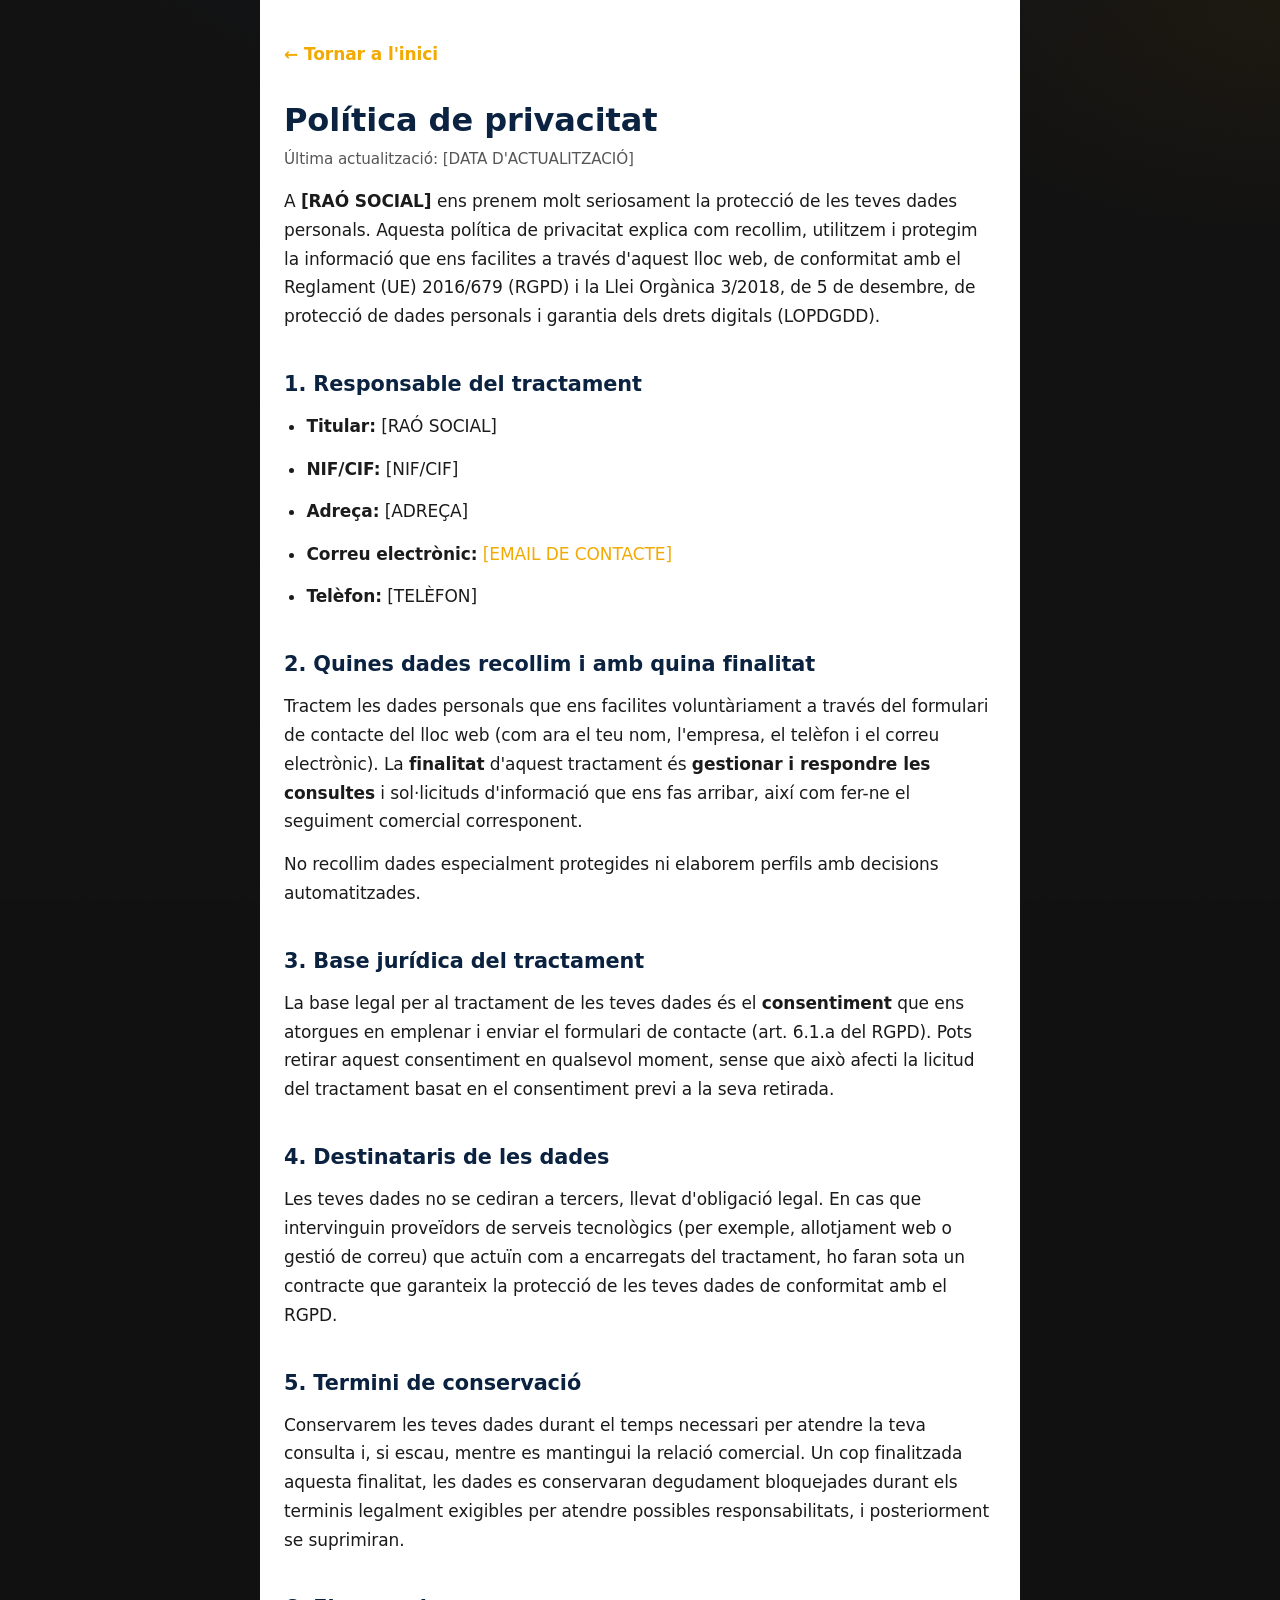
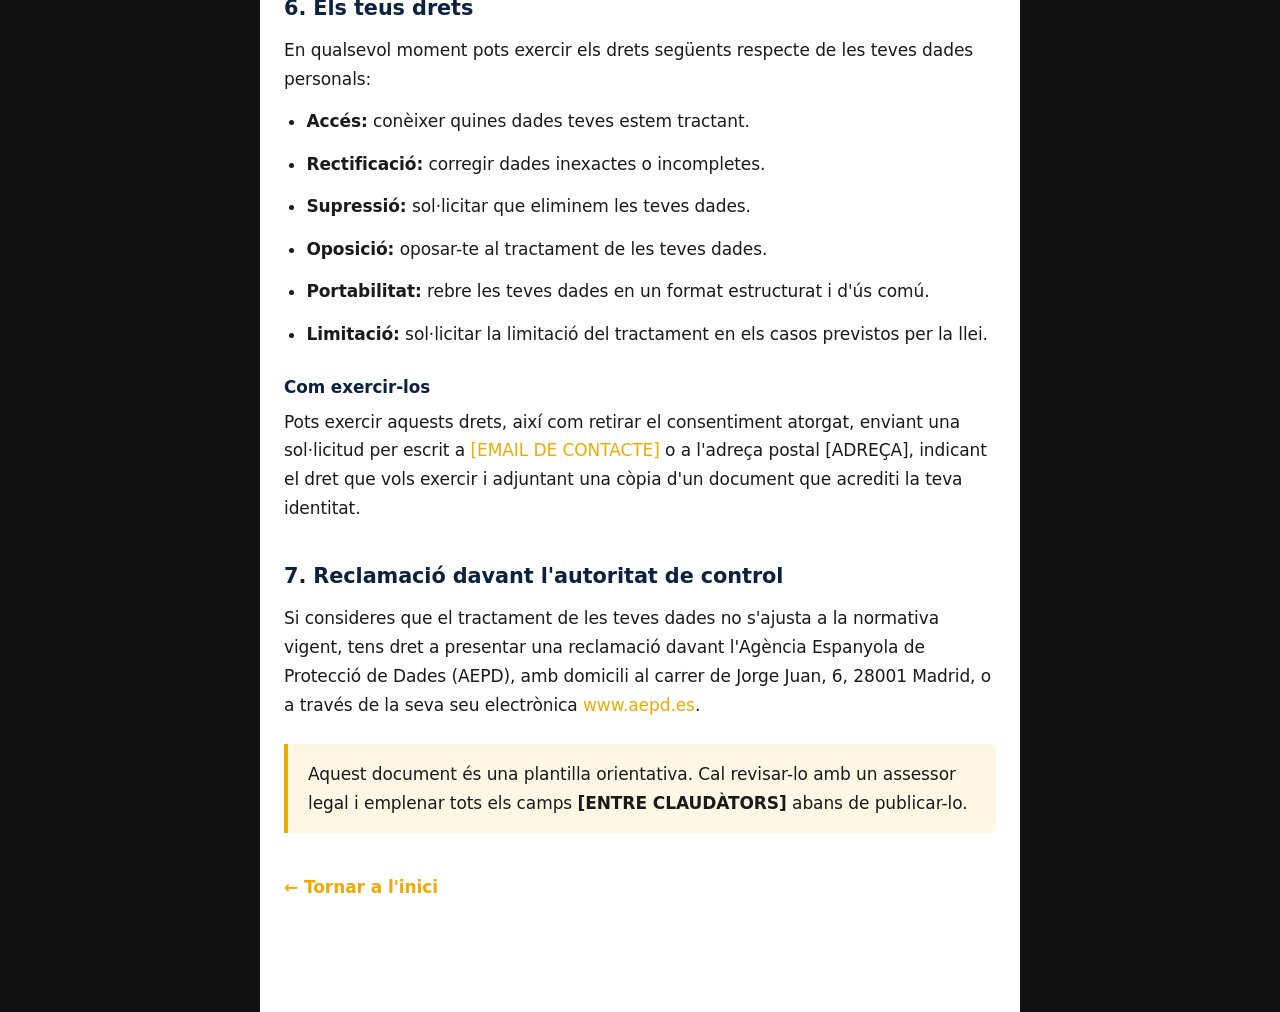
==== privacy.html @ 78ca1690 "feat: optimización de rendimiento, SEO, seguridad, accesibilidad y RGPD Rendimiento: - Sustituye el " ====
<!DOCTYPE html>
<html lang="ca">
<head>
  <meta charset="UTF-8" />
  <meta name="viewport" content="width=device-width, initial-scale=1.0" />
  <meta http-equiv="Content-Security-Policy" content="default-src 'self'; base-uri 'self'; form-action 'self'; img-src 'self' data: https://images.unsplash.com; style-src 'self' 'unsafe-inline' https://fonts.googleapis.com; font-src 'self' https://fonts.gstatic.com; script-src 'self'; object-src 'none'" />
  <title>Política de privacitat | Vending Baix Ter</title>
  <meta name="robots" content="noindex, follow" />
  <link rel="icon" type="image/svg+xml" href="assets/favicon.svg" />
  <link rel="stylesheet" href="assets/css/styles.css" />
  <style>
    .legal-page {
      box-sizing: border-box;
      max-width: 760px;
      margin: 0 auto;
      padding: 2.5rem 1.5rem 4rem;
      background: #ffffff;
      color: #1a1a1a;
      font-family: "Inter", system-ui, -apple-system, Segoe UI, Roboto, Arial, sans-serif;
      font-size: 1.0625rem;
      line-height: 1.7;
    }
    .legal-page * { box-sizing: border-box; }
    .legal-back {
      display: inline-block;
      margin-bottom: 2rem;
      font-weight: 600;
      color: #0a2240;
      text-decoration: none;
    }
    .legal-back:hover,
    .legal-back:focus { text-decoration: underline; }
    .legal-page h1 {
      font-family: "Montserrat", "Inter", system-ui, sans-serif;
      color: #0a2240;
      font-size: 2rem;
      line-height: 1.2;
      margin: 0 0 0.5rem;
    }
    .legal-page h2 {
      font-family: "Montserrat", "Inter", system-ui, sans-serif;
      color: #0a2240;
      font-size: 1.3rem;
      margin: 2.25rem 0 0.6rem;
    }
    .legal-page h3 {
      font-family: "Montserrat", "Inter", system-ui, sans-serif;
      color: #0a2240;
      font-size: 1.05rem;
      margin: 1.5rem 0 0.4rem;
    }
    .legal-page p,
    .legal-page li { margin: 0 0 0.85rem; }
    .legal-page ul,
    .legal-page ol { padding-left: 1.4rem; margin: 0 0 1rem; }
    .legal-page a { color: #f2a900; }
    .legal-page a:hover,
    .legal-page a:focus { color: #c98c00; }
    .legal-meta {
      color: #555;
      font-size: 0.95rem;
      margin-bottom: 2rem;
    }
    .legal-page table {
      width: 100%;
      border-collapse: collapse;
      margin: 0 0 1.5rem;
      font-size: 0.98rem;
    }
    .legal-page th,
    .legal-page td {
      border: 1px solid #d9dde3;
      padding: 0.6rem 0.75rem;
      text-align: left;
      vertical-align: top;
    }
    .legal-page th { background: #f3f5f8; color: #0a2240; }
    .legal-note {
      background: #fff7e6;
      border-left: 4px solid #f2a900;
      padding: 1rem 1.25rem;
      margin: 1.5rem 0;
      border-radius: 0 6px 6px 0;
    }
  </style>
</head>
<body>
<!-- ⚠️ PLANTILLA: revisar amb un assessor legal i emplenar els camps [ENTRE CLAUDÀTORS] abans de publicar -->
<main class="legal-page">
  <a class="legal-back" href="index.html">← Tornar a l'inici</a>

  <h1>Política de privacitat</h1>
  <p class="legal-meta">Última actualització: [DATA D'ACTUALITZACIÓ]</p>

  <p>
    A <strong>[RAÓ SOCIAL]</strong> ens prenem molt seriosament la protecció de les
    teves dades personals. Aquesta política de privacitat explica com recollim,
    utilitzem i protegim la informació que ens facilites a través d'aquest lloc web,
    de conformitat amb el Reglament (UE) 2016/679 (RGPD) i la Llei Orgànica 3/2018,
    de 5 de desembre, de protecció de dades personals i garantia dels drets digitals
    (LOPDGDD).
  </p>

  <h2>1. Responsable del tractament</h2>
  <ul>
    <li><strong>Titular:</strong> [RAÓ SOCIAL]</li>
    <li><strong>NIF/CIF:</strong> [NIF/CIF]</li>
    <li><strong>Adreça:</strong> [ADREÇA]</li>
    <li><strong>Correu electrònic:</strong> <a href="mailto:[EMAIL DE CONTACTE]">[EMAIL DE CONTACTE]</a></li>
    <li><strong>Telèfon:</strong> [TELÈFON]</li>
  </ul>

  <h2>2. Quines dades recollim i amb quina finalitat</h2>
  <p>
    Tractem les dades personals que ens facilites voluntàriament a través del
    formulari de contacte del lloc web (com ara el teu nom, l'empresa, el telèfon
    i el correu electrònic). La <strong>finalitat</strong> d'aquest tractament és
    <strong>gestionar i respondre les consultes</strong> i sol·licituds d'informació
    que ens fas arribar, així com fer-ne el seguiment comercial corresponent.
  </p>
  <p>
    No recollim dades especialment protegides ni elaborem perfils amb decisions
    automatitzades.
  </p>

  <h2>3. Base jurídica del tractament</h2>
  <p>
    La base legal per al tractament de les teves dades és el
    <strong>consentiment</strong> que ens atorgues en emplenar i enviar el
    formulari de contacte (art. 6.1.a del RGPD). Pots retirar aquest consentiment
    en qualsevol moment, sense que això afecti la licitud del tractament basat en
    el consentiment previ a la seva retirada.
  </p>

  <h2>4. Destinataris de les dades</h2>
  <p>
    Les teves dades no se cediran a tercers, llevat d'obligació legal. En cas que
    intervinguin proveïdors de serveis tecnològics (per exemple, allotjament web o
    gestió de correu) que actuïn com a encarregats del tractament, ho faran sota un
    contracte que garanteix la protecció de les teves dades de conformitat amb el RGPD.
  </p>

  <h2>5. Termini de conservació</h2>
  <p>
    Conservarem les teves dades durant el temps necessari per atendre la teva
    consulta i, si escau, mentre es mantingui la relació comercial. Un cop
    finalitzada aquesta finalitat, les dades es conservaran degudament bloquejades
    durant els terminis legalment exigibles per atendre possibles responsabilitats,
    i posteriorment se suprimiran.
  </p>

  <h2>6. Els teus drets</h2>
  <p>
    En qualsevol moment pots exercir els drets següents respecte de les teves dades
    personals:
  </p>
  <ul>
    <li><strong>Accés:</strong> conèixer quines dades teves estem tractant.</li>
    <li><strong>Rectificació:</strong> corregir dades inexactes o incompletes.</li>
    <li><strong>Supressió:</strong> sol·licitar que eliminem les teves dades.</li>
    <li><strong>Oposició:</strong> oposar-te al tractament de les teves dades.</li>
    <li><strong>Portabilitat:</strong> rebre les teves dades en un format estructurat i d'ús comú.</li>
    <li><strong>Limitació:</strong> sol·licitar la limitació del tractament en els casos previstos per la llei.</li>
  </ul>

  <h3>Com exercir-los</h3>
  <p>
    Pots exercir aquests drets, així com retirar el consentiment atorgat, enviant
    una sol·licitud per escrit a <a href="mailto:[EMAIL DE CONTACTE]">[EMAIL DE CONTACTE]</a>
    o a l'adreça postal [ADREÇA], indicant el dret que vols exercir i adjuntant una
    còpia d'un document que acrediti la teva identitat.
  </p>

  <h2>7. Reclamació davant l'autoritat de control</h2>
  <p>
    Si consideres que el tractament de les teves dades no s'ajusta a la normativa
    vigent, tens dret a presentar una reclamació davant l'Agència Espanyola de
    Protecció de Dades (AEPD), amb domicili al carrer de Jorge Juan, 6, 28001 Madrid,
    o a través de la seva seu electrònica
    <a href="https://www.aepd.es" target="_blank" rel="noopener noreferrer">www.aepd.es</a>.
  </p>

  <div class="legal-note">
    <p style="margin:0;">
      Aquest document és una plantilla orientativa. Cal revisar-lo amb un assessor
      legal i emplenar tots els camps <strong>[ENTRE CLAUDÀTORS]</strong> abans de publicar-lo.
    </p>
  </div>

  <p style="margin-top:2.5rem;"><a class="legal-back" href="index.html">← Tornar a l'inici</a></p>
</main>
</body>
</html>
---- assets/css/styles.css ----
/* ═══════════════════════════════════════════════════════════
   BAIXTER · SERVEIS DE VENDING — Design System
   Industrial Premium · Dark Mode default
   Brand: Navy #0A2240 · Amber #F2A900 · Onyx #111/#1A1A1A
   Type:  Montserrat (display/UI) · Inter (data/labels)
   ═══════════════════════════════════════════════════════════ */

/* ── RESET & BASE ── */
*, *::before, *::after { box-sizing: border-box; margin: 0; padding: 0; }

/* El atribut [hidden] sempre amaga: les regles d'autor amb display (p. ex. .machine-home{display:flex}) tenen més especificitat que el UA i el desfarien */
[hidden] { display: none !important; }

:root {
  /* — Brand core — */
  --navy:        #0A2240;
  --navy-deep:   #071A33;
  --navy-soft:   #0E2A4D;
  --amber:       #F2A900;
  --amber-light: #FFC23D;
  --amber-dark:  #C98A00;
  --white:       #FFFFFF;

  /* — Dark premium theme (default) — */
  --bg:          #111111;
  --bg-deep:     #0C0C0C;
  --surface:     #1A1A1A;
  --surface-2:   #161616;
  --surface-3:   #202020;
  --border:      #2D2D2D;
  --border-strong:#3A3A3A;

  /* — Text — */
  --text:        #FFFFFF;
  --text-muted:  #A0AEC0;
  --text-dim:    #6B7280;
  --display-text: #cfe0f5;

  /* — Compatibility aliases (kept so every legacy selector resolves) — */
  --accent:      var(--amber);
  --gold:        var(--amber);
  --gold-light:  var(--amber-light);
  --gold-dark:   var(--amber-dark);
  --dark:        var(--bg);
  --dark-1:      var(--surface);
  --dark-2:      var(--surface-2);
  --dark-3:      var(--surface-3);
  --card-bg:     var(--surface);
  --card-border: var(--border);
  --text-light:  #E2E8F0;

  /* — Radius · industrial, subtle — */
  --radius-xs:   2px;
  --radius-sm:   4px;
  --radius-md:   4px;
  --radius-lg:   6px;
  --radius-xl:   8px;

  /* — Shadows — */
  --shadow-sm:  0 1px 2px rgba(0,0,0,.4);
  --shadow-md:  0 12px 32px rgba(0,0,0,.45);
  --shadow-lg:  0 24px 60px rgba(0,0,0,.6);
  --shadow-amber: 0 6px 28px rgba(242,169,0,.28);

  --transition: .22s cubic-bezier(.4,0,.2,1);

  /* — Type — */
  --font-display: 'Montserrat', 'Inter', system-ui, sans-serif;
  --font-data:    'Inter', 'Montserrat', system-ui, sans-serif;
}

html { scroll-behavior: smooth; -webkit-text-size-adjust: 100%; }

body {
  font-family: var(--font-display);
  background:
    radial-gradient(1100px 560px at 50% -8%, rgba(10,34,64,.30), transparent 62%),
    radial-gradient(700px 400px at 100% 0%, rgba(242,169,0,.05), transparent 60%),
    var(--bg);
  color: var(--text);
  line-height: 1.6;
  letter-spacing: -0.005em;
  -webkit-font-smoothing: antialiased;
  text-rendering: optimizeLegibility;
  overflow-x: hidden;
}

/* Fine film-grain for "high-gloss acrylic" depth */
body::before {
  content: "";
  position: fixed;
  inset: 0;
  z-index: 1;
  pointer-events: none;
  opacity: .035;
  mix-blend-mode: overlay;
  background-image: url("data:image/svg+xml,%3Csvg xmlns='http://www.w3.org/2000/svg' width='160' height='160'%3E%3Cfilter id='n'%3E%3CfeTurbulence type='fractalNoise' baseFrequency='0.85' numOctaves='2' stitchTiles='stitch'/%3E%3C/filter%3E%3Crect width='100%25' height='100%25' filter='url(%23n)'/%3E%3C/svg%3E");
}

img { max-width: 100%; display: block; }
a { text-decoration: none; color: inherit; }

::selection { background: var(--amber); color: #111111; }

/* ── SCROLLBAR ── */
::-webkit-scrollbar { width: 9px; }
::-webkit-scrollbar-track { background: var(--bg-deep); }
::-webkit-scrollbar-thumb { background: var(--border); }
::-webkit-scrollbar-thumb:hover { background: var(--amber); }

/* ── CONTAINER ── */
.container {
  max-width: 1180px;
  margin: 0 auto;
  padding: 0 24px;
}

/* ── SHARED: section eyebrow tag ── */
.section-tag {
  display: inline-flex;
  align-items: center;
  gap: 12px;
  font-family: var(--font-data);
  font-size: .72rem;
  font-weight: 700;
  letter-spacing: .18em;
  text-transform: uppercase;
  color: var(--amber);
  margin-bottom: 18px;
}
.section-tag::before {
  content: "";
  width: 26px;
  height: 1px;
  background: var(--amber);
  flex-shrink: 0;
}
.section-tag--light { color: var(--amber-light); }

/* ── BUTTONS ── */
.btn {
  display: inline-flex;
  align-items: center;
  gap: 9px;
  font-family: var(--font-display);
  font-size: .9rem;
  font-weight: 700;
  letter-spacing: .01em;
  padding: 13px 26px;
  border-radius: var(--radius-sm);
  border: 1px solid transparent;
  cursor: pointer;
  transition: var(--transition);
  white-space: nowrap;
  text-transform: none;
}
.btn svg { transition: transform var(--transition); }

.btn-primary {
  background: var(--amber);
  color: #111111;
  box-shadow: var(--shadow-amber);
}
.btn-primary:hover {
  background: var(--amber-light);
  box-shadow: 0 8px 34px rgba(242,169,0,.45);
  transform: translateY(-2px);
}
.btn-primary:hover svg { transform: translateX(3px); }

.btn-full { width: 100%; justify-content: center; }

/* ── LOGO ── */
.logo {
  display: flex;
  align-items: center;
  gap: 11px;
  font-family: var(--font-display);
  font-size: 1.05rem;
  font-weight: 600;
  letter-spacing: -0.01em;
  color: var(--text);
}
.logo strong { color: var(--amber); font-weight: 800; }
.logo-img {
  height: 50px;
  width: auto;
  display: block;
  border-radius: var(--radius-xs);
  transition: opacity var(--transition);
}
.logo:hover .logo-img { opacity: .85; }

/* ── GRADIENT TEXT ── */
.gradient-text {
  background: linear-gradient(100deg, var(--amber) 0%, var(--amber-light) 70%, #FFE2A0 100%);
  -webkit-background-clip: text;
  -webkit-text-fill-color: transparent;
  background-clip: text;
}

/* ── SECTION HEADER ── */
.section-header {
  text-align: center;
  margin: 0 auto 66px;
  max-width: 700px;
  display: flex;
  flex-direction: column;
  align-items: center;
}
.section-header .section-tag { justify-content: center; }
.section-header--light .section-title,
.section-header--light .section-subtitle { color: var(--white); }

.section-title {
  font-family: var(--font-display);
  font-size: clamp(1.8rem, 3.6vw, 2.6rem);
  font-weight: 700;
  letter-spacing: -0.02em;
  color: var(--white);
  line-height: 1.14;
  margin-bottom: 18px;
}

.section-subtitle {
  font-family: var(--font-data);
  font-size: 1.02rem;
  color: var(--text-muted);
  line-height: 1.65;
  max-width: 620px;
}
.section-subtitle--light { color: rgba(255,255,255,.72); }

/* ── SERVICES ── */
.services-grid {
  display: grid;
  grid-template-columns: repeat(3, 1fr);
  gap: 20px;
}

.service-card {
  position: relative;
  background: var(--surface);
  border: 1px solid var(--border);
  border-radius: var(--radius-md);
  transition: var(--transition);
  overflow: hidden;
  display: flex;
  flex-direction: column;
}
.service-card::before {
  content: "";
  position: absolute;
  left: 0; top: 0; right: 0;
  height: 2px;
  background: var(--amber);
  transform: scaleX(0);
  transform-origin: left;
  transition: transform .35s ease;
  z-index: 3;
}
.service-card:hover {
  transform: translateY(-5px);
  border-color: var(--border-strong);
  box-shadow: var(--shadow-md);
}
.service-card:hover::before { transform: scaleX(1); }

.service-card--featured {
  border-color: rgba(242,169,0,.45);
  box-shadow: 0 0 0 1px rgba(242,169,0,.15), var(--shadow-md);
}
.service-card--featured::before { transform: scaleX(1); }

.service-img-wrap { position: relative; height: 196px; overflow: hidden; flex-shrink: 0; }
.service-img-wrap img {
  width: 100%; height: 100%;
  object-fit: cover;
  display: block;
  filter: grayscale(100%) contrast(1.08) brightness(.85);
  transition: transform .6s ease, filter .6s ease;
}
.service-card:hover .service-img-wrap img {
  transform: scale(1.06);
  filter: grayscale(20%) contrast(1.04) brightness(.98);
}
.service-img-overlay {
  position: absolute; inset: 0;
  background: linear-gradient(to bottom, rgba(0,0,0,.1) 25%, rgba(10,10,10,.9) 100%);
}

.service-tag-pill {
  position: absolute;
  bottom: 14px; left: 14px;
  font-family: var(--font-data);
  font-size: .68rem;
  font-weight: 700;
  letter-spacing: .1em;
  text-transform: uppercase;
  background: var(--amber);
  color: #111111;
  padding: 5px 12px;
  border-radius: var(--radius-xs);
  z-index: 2;
}

.service-body {
  padding: 26px 26px 30px;
  position: relative;
  z-index: 1;
  flex: 1;
  display: flex;
  flex-direction: column;
}
.service-icon {
  width: 52px; height: 52px;
  display: flex; align-items: center; justify-content: center;
  background: rgba(242,169,0,.10);
  border: 1px solid rgba(242,169,0,.22);
  border-radius: var(--radius-sm);
  color: var(--amber);
  margin-bottom: 18px;
  transition: var(--transition);
}
.service-card:hover .service-icon { background: rgba(242,169,0,.18); }

.service-title {
  font-family: var(--font-display);
  font-size: 1.28rem;
  font-weight: 700;
  letter-spacing: -0.015em;
  color: var(--white);
  margin-bottom: 12px;
}
.service-desc {
  font-family: var(--font-data);
  font-size: .92rem;
  color: var(--text-muted);
  line-height: 1.65;
  margin-bottom: 22px;
}
.service-features { list-style: none; display: flex; flex-direction: column; gap: 9px; margin-top: auto; }
.service-features li {
  display: flex;
  align-items: center;
  gap: 11px;
  font-family: var(--font-data);
  font-size: .86rem;
  color: var(--text-muted);
}
.service-features li::before {
  content: "";
  width: 5px; height: 5px;
  background: var(--amber);
  flex-shrink: 0;
}

/* ── ADVANTAGES (on navy) ── */
.advantages-grid {
  display: grid;
  grid-template-columns: repeat(3, 1fr);
  gap: 16px;
}
.advantage-card {
  background: rgba(255,255,255,.035);
  border: 1px solid rgba(255,255,255,.10);
  border-radius: var(--radius-md);
  padding: 28px 26px;
  transition: var(--transition);
}
.advantage-card:hover {
  background: rgba(242,169,0,.06);
  border-color: rgba(242,169,0,.35);
  transform: translateY(-4px);
}
.advantage-icon {
  width: 50px; height: 50px;
  display: flex; align-items: center; justify-content: center;
  background: rgba(242,169,0,.12);
  border: 1px solid rgba(242,169,0,.25);
  border-radius: var(--radius-sm);
  color: var(--amber);
  margin-bottom: 18px;
}
.advantage-card h4 {
  font-family: var(--font-display);
  font-size: 1.05rem;
  font-weight: 700;
  letter-spacing: -0.01em;
  color: var(--white);
  margin-bottom: 9px;
}
.advantage-card p {
  font-family: var(--font-data);
  font-size: .88rem;
  color: rgba(255,255,255,.62);
  line-height: 1.6;
}

/* ── STEPS ── */
.steps { display: flex; align-items: flex-start; gap: 0; max-width: 920px; margin: 0 auto; }
.step {
  flex: 1;
  display: flex;
  flex-direction: column;
  align-items: center;
  text-align: center;
  gap: 16px;
  padding: 0 18px;
}
.step-connector {
  display: flex; align-items: center; justify-content: center;
  flex-shrink: 0;
  margin-top: 24px;
  opacity: .8;
}
.step-number {
  font-family: var(--font-display);
  font-size: 2.8rem;
  font-weight: 800;
  letter-spacing: -0.03em;
  color: transparent;
  -webkit-text-stroke: 1.5px var(--amber);
  line-height: 1;
}
.step-content h3 {
  font-family: var(--font-display);
  font-size: 1.15rem;
  font-weight: 700;
  letter-spacing: -0.01em;
  color: var(--white);
  margin-bottom: 10px;
}
.step-content p {
  font-family: var(--font-data);
  font-size: .9rem;
  color: var(--text-muted);
  line-height: 1.65;
}

/* ── LANG SWITCHER ── */
.lang-switcher { display: flex; align-items: center; gap: 6px; flex-shrink: 0; }
.lang-btn {
  display: flex;
  align-items: center;
  gap: 6px;
  background: rgba(255,255,255,.05);
  border: 1px solid var(--border);
  border-radius: var(--radius-xs);
  padding: 5px 10px 5px 6px;
  cursor: pointer;
  transition: var(--transition);
  font-family: var(--font-data);
  line-height: 1;
}
.lang-btn .lang-code {
  color: var(--text-dim);
  font-size: .66rem;
  font-weight: 700;
  letter-spacing: .08em;
  text-transform: uppercase;
}
.lang-btn:hover { background: rgba(255,255,255,.1); border-color: var(--border-strong); }
.lang-btn:hover .lang-code { color: #fff; }
.lang-btn.active {
  background: rgba(242,169,0,.10);
  border-color: var(--amber);
}
.lang-btn.active .lang-code { color: var(--amber-light); }
.lang-switcher--mobile { margin: 14px 0 4px; justify-content: center; }

/* ── SECTORS / A QUI SERVIM ── */
.sectors-wrap { display: flex; justify-content: center; }
.sectors-diagram { position: relative; width: 100%; max-width: 560px; aspect-ratio: 1 / 1; }
.sectors-svg { position: absolute; inset: 0; width: 100%; height: 100%; pointer-events: none; }
.sectors-svg line {
  stroke: rgba(242,169,0,.28);
  stroke-width: 1;
  stroke-dasharray: 6 5;
  stroke-linecap: round;
  animation: dash-flow 3s linear infinite;
}
@keyframes dash-flow { to { stroke-dashoffset: -11; } }

.sectors-grid {
  position: absolute;
  inset: 0;
  display: grid;
  grid-template-columns: repeat(3, 1fr);
  grid-template-rows: repeat(3, 1fr);
}
.sector-node {
  display: flex;
  flex-direction: column;
  align-items: center;
  justify-content: center;
  gap: 9px;
  padding: 8px;
  cursor: default;
}
.sector-icon-wrap {
  width: 56px; height: 56px;
  border-radius: var(--radius-sm);
  background: var(--surface);
  border: 1px solid var(--border);
  display: flex;
  align-items: center;
  justify-content: center;
  padding: 14px;
  transition: var(--transition);
  flex-shrink: 0;
}
/* Monochrome by brand rule — amber reveal on hover (ignore per-node --c) */
.sector-icon-wrap svg {
  width: 100%; height: 100%;
  color: var(--text-muted);
  stroke: currentColor;
  transition: var(--transition);
}
.sector-node:not(.sector-node--center):hover .sector-icon-wrap {
  border-color: var(--amber);
  background: var(--surface-3);
  transform: translateY(-4px);
  box-shadow: 0 8px 22px rgba(0,0,0,.5);
}
.sector-node:not(.sector-node--center):hover .sector-icon-wrap svg { color: var(--amber); }

.sector-label {
  font-family: var(--font-data);
  font-size: .7rem;
  font-weight: 600;
  color: var(--text-muted);
  text-align: center;
  white-space: nowrap;
  letter-spacing: .02em;
}

.sector-node--center { z-index: 2; gap: 8px; }
.sector-center-icon {
  width: 72px; height: 72px;
  border-radius: var(--radius-md);
  background: var(--navy);
  border: 1px solid var(--amber);
  display: flex; align-items: center; justify-content: center;
  box-shadow: 0 0 26px rgba(242,169,0,.3);
  animation: hub-pulse 3.2s ease-in-out infinite;
  flex-shrink: 0;
}
@keyframes hub-pulse {
  0%,100% { box-shadow: 0 0 18px rgba(242,169,0,.25); }
  50%     { box-shadow: 0 0 44px rgba(242,169,0,.6); }
}
.sector-center-icon svg { width: 32px; height: 32px; stroke: var(--amber); color: var(--amber); }
.sector-center-brand {
  font-family: var(--font-display);
  font-size: .66rem;
  font-weight: 500;
  color: var(--text);
  text-align: center;
  line-height: 1.4;
}
.sector-center-brand strong { color: var(--amber); font-weight: 800; }
.sector-center-sub {
  font-family: var(--font-data);
  font-size: .6rem;
  color: var(--text-muted);
  text-align: center;
}

/* ── SAT / ATENCIÓ AL CLIENT (navy contact-box card) ── */
.sat-layout { display: flex; align-items: center; justify-content: center; gap: 56px; }
.sat-visual { flex-shrink: 0; }
.sat-card-img {
  width: 270px;
  border-radius: var(--radius-md);
  border: 1px solid var(--border);
  box-shadow: var(--shadow-lg);
  display: block;
}

.sat-card {
  max-width: 480px;
  margin: 0;
  background: var(--navy);
  border: 1px solid var(--navy-soft);
  border-radius: var(--radius-md);
  padding: 34px 32px 26px;
  box-shadow: var(--shadow-lg);
}
.sat-header { display: flex; align-items: flex-start; gap: 16px; margin-bottom: 26px; }
.sat-info-icon {
  flex-shrink: 0;
  width: 46px; height: 46px;
  background: rgba(242,169,0,.12);
  border: 1px solid rgba(242,169,0,.3);
  border-radius: var(--radius-sm);
  display: flex; align-items: center; justify-content: center;
  color: var(--amber);
}
.sat-titles { display: flex; flex-direction: column; gap: 2px; }
.sat-titles span {
  font-family: var(--font-data);
  color: rgba(255,255,255,.6);
  font-size: .92rem;
  line-height: 1.5;
}
.sat-titles h2 {
  font-family: var(--font-display);
  font-weight: 700;
  letter-spacing: -0.01em;
  color: #fff;
  font-size: 1.02rem;
  margin: 0;
}

.sat-contacts { display: flex; flex-direction: column; gap: 9px; margin-bottom: 20px; }
.sat-contact-row {
  display: flex;
  align-items: center;
  gap: 14px;
  padding: 13px 16px;
  background: rgba(255,255,255,.04);
  border: 1px solid rgba(255,255,255,.12);
  border-radius: var(--radius-sm);
  color: rgba(255,255,255,.9);
  text-decoration: none;
  transition: var(--transition);
}
.sat-contact-row:hover {
  background: rgba(242,169,0,.1);
  border-color: rgba(242,169,0,.45);
  color: #fff;
}
.sat-contact-icon { flex-shrink: 0; color: var(--amber); }
.sat-contact-label {
  font-family: var(--font-data);
  font-size: .92rem;
  font-weight: 500;
  letter-spacing: .01em;
}

.sat-machine-field { margin-bottom: 20px; }
.sat-machine-field label {
  display: block;
  font-family: var(--font-data);
  font-size: .7rem;
  font-weight: 700;
  letter-spacing: .12em;
  text-transform: uppercase;
  color: var(--amber-light);
  margin-bottom: 9px;
}
.sat-machine-field input {
  width: 100%;
  padding: 12px 16px;
  background: rgba(0,0,0,.25);
  border: 1px solid rgba(255,255,255,.14);
  border-radius: var(--radius-sm);
  color: #fff;
  font-family: var(--font-data);
  font-size: .95rem;
  outline: none;
  transition: border-color .2s;
}
.sat-machine-field input::placeholder { color: rgba(255,255,255,.3); }
.sat-machine-field input:focus { border-color: var(--amber); }

.sat-footer-brand {
  text-align: center;
  font-family: var(--font-data);
  font-size: .78rem;
  letter-spacing: .08em;
  text-transform: uppercase;
  color: rgba(255,255,255,.35);
  margin-top: 6px;
}

/* ── CONTACT ── */
.contact-wrapper { display: grid; grid-template-columns: 1fr 1.4fr; gap: 56px; align-items: start; }
.contact-info { padding-top: 6px; }
.contact-info .section-title { text-align: left; margin-bottom: 16px; font-size: clamp(1.7rem, 3.4vw, 2.3rem); }
.contact-info > p {
  font-family: var(--font-data);
  font-size: .98rem;
  color: var(--text-muted);
  line-height: 1.7;
  margin-bottom: 24px;
}

.contact-photo {
  position: relative;
  border-radius: var(--radius-md);
  overflow: hidden;
  margin-bottom: 24px;
  height: 200px;
  border: 1px solid var(--border);
}
.contact-photo img {
  width: 100%; height: 100%;
  object-fit: cover;
  display: block;
  filter: grayscale(100%) contrast(1.06) brightness(.7);
  transition: filter var(--transition);
}
.contact-photo:hover img { filter: grayscale(45%) contrast(1.04) brightness(.85); }
.contact-photo-badge {
  position: absolute;
  bottom: 12px; left: 12px;
  display: inline-flex;
  align-items: center;
  gap: 7px;
  background: rgba(7,26,51,.9);
  backdrop-filter: blur(8px);
  border: 1px solid rgba(242,169,0,.35);
  border-radius: var(--radius-xs);
  color: var(--amber-light);
  font-family: var(--font-data);
  font-size: .74rem;
  font-weight: 600;
  padding: 6px 13px;
}

.contact-methods { display: flex; flex-direction: column; gap: 12px; }
.contact-method {
  display: flex;
  align-items: center;
  gap: 16px;
  padding: 15px 18px;
  background: var(--surface);
  border: 1px solid var(--border);
  border-radius: var(--radius-sm);
  transition: var(--transition);
}
.contact-method:hover {
  border-color: rgba(242,169,0,.4);
  background: rgba(242,169,0,.05);
  transform: translateX(4px);
}
.contact-method-icon {
  width: 44px; height: 44px;
  display: flex; align-items: center; justify-content: center;
  background: rgba(242,169,0,.12);
  border: 1px solid rgba(242,169,0,.22);
  border-radius: var(--radius-sm);
  color: var(--amber);
  flex-shrink: 0;
}
.contact-method-label {
  display: block;
  font-family: var(--font-data);
  font-size: .72rem;
  text-transform: uppercase;
  letter-spacing: .1em;
  color: var(--text-dim);
  margin-bottom: 3px;
}
.contact-method-value {
  display: block;
  font-family: var(--font-data);
  font-size: .96rem;
  font-weight: 600;
  color: var(--white);
}

/* ── CONTACT FORM ── */
.contact-form-wrapper {
  background: var(--surface);
  border: 1px solid var(--border);
  border-radius: var(--radius-md);
  padding: 40px;
  box-shadow: var(--shadow-md);
}
.contact-form h3 {
  font-family: var(--font-display);
  font-size: 1.3rem;
  font-weight: 700;
  letter-spacing: -0.015em;
  color: var(--white);
  margin-bottom: 28px;
}
.form-row { display: grid; grid-template-columns: 1fr 1fr; gap: 16px; }
.form-group { display: flex; flex-direction: column; gap: 8px; margin-bottom: 16px; }
.form-group label {
  font-family: var(--font-data);
  font-size: .78rem;
  font-weight: 600;
  letter-spacing: .04em;
  text-transform: uppercase;
  color: var(--text-muted);
}
.form-group input,
.form-group select,
.form-group textarea {
  background: var(--surface-2);
  border: 1px solid var(--border);
  border-radius: var(--radius-sm);
  padding: 12px 15px;
  font-family: var(--font-data);
  font-size: .94rem;
  color: var(--text);
  outline: none;
  transition: border-color var(--transition), background var(--transition), box-shadow var(--transition);
  -webkit-appearance: none;
  appearance: none;
}
.form-group select {
  background-image: url("data:image/svg+xml,%3Csvg xmlns='http://www.w3.org/2000/svg' width='12' height='8' viewBox='0 0 12 8'%3E%3Cpath d='M1 1l5 5 5-5' stroke='%23A0AEC0' stroke-width='1.5' fill='none' stroke-linecap='round'/%3E%3C/svg%3E");
  background-repeat: no-repeat;
  background-position: right 14px center;
  padding-right: 36px;
  cursor: pointer;
}
.form-group select option { background: var(--surface-2); }
.form-group input::placeholder,
.form-group textarea::placeholder { color: var(--text-dim); }
.form-group input:focus,
.form-group select:focus,
.form-group textarea:focus {
  border-color: var(--amber);
  background: var(--surface);
  box-shadow: 0 0 0 3px rgba(242,169,0,.12);
}
.form-group textarea { resize: vertical; min-height: 84px; }

.form-check {
  display: flex;
  align-items: flex-start;
  gap: 10px;
  margin-bottom: 22px;
  font-family: var(--font-data);
  font-size: .84rem;
  color: var(--text-muted);
}
.form-check input[type="checkbox"] {
  width: 16px; height: 16px;
  margin-top: 2px;
  accent-color: var(--amber);
  cursor: pointer;
  flex-shrink: 0;
}
.form-check a { color: var(--amber); }
.form-check a:hover { text-decoration: underline; }

.form-success {
  display: none;
  align-items: center;
  gap: 10px;
  font-family: var(--font-data);
  color: #4ADE80;
  font-size: .92rem;
  font-weight: 600;
  background: rgba(74,222,128,.08);
  border: 1px solid rgba(74,222,128,.3);
  border-radius: var(--radius-sm);
  padding: 14px 18px;
  margin-top: 16px;
}
.form-success.visible { display: flex; }

/* ── FOOTER ── */
.footer {
  position: relative;
  z-index: 2;
  background: var(--bg-deep);
  border-top: 1px solid var(--border);
  padding: 64px 0 0;
}
.footer::before {
  content: "";
  position: absolute;
  top: -1px; left: 0; right: 0;
  height: 2px;
  background: linear-gradient(90deg, transparent, var(--amber), transparent);
  opacity: .5;
}
.footer-inner { display: grid; grid-template-columns: 1.5fr 2fr; gap: 56px; padding-bottom: 46px; }
.footer-brand .logo { margin-bottom: 16px; }
.footer-brand > p {
  font-family: var(--font-data);
  font-size: .88rem;
  color: var(--text-muted);
  line-height: 1.65;
  max-width: 300px;
}
.footer-links { display: grid; grid-template-columns: repeat(3, 1fr); gap: 32px; }
.footer-col { display: flex; flex-direction: column; gap: 11px; }
.footer-col h5 {
  font-family: var(--font-data);
  font-size: .74rem;
  font-weight: 700;
  letter-spacing: .14em;
  text-transform: uppercase;
  color: var(--amber);
  margin-bottom: 4px;
}
.footer-col a {
  font-family: var(--font-data);
  font-size: .88rem;
  color: var(--text-muted);
  transition: color var(--transition);
}
.footer-col a:hover { color: var(--white); }

.footer-bottom { border-top: 1px solid var(--border); padding: 20px 0; }
.footer-bottom-inner { display: flex; align-items: center; justify-content: space-between; flex-wrap: wrap; gap: 12px; }
.footer-bottom p,
.footer-legal a {
  font-family: var(--font-data);
  font-size: .8rem;
  color: var(--text-dim);
}
.footer-legal { display: flex; gap: 22px; }
.footer-legal a:hover { color: var(--amber); }

/* ── ANIMATIONS (fade-in on scroll) ── */
.fade-in { opacity: 0; transform: translateY(26px); transition: opacity .6s ease, transform .6s ease; }
.fade-in.visible { opacity: 1; transform: translateY(0); }
.fade-in-delay-1 { transition-delay: .08s; }
.fade-in-delay-2 { transition-delay: .16s; }
.fade-in-delay-3 { transition-delay: .24s; }

@media (prefers-reduced-motion: reduce) {
  *, *::before, *::after { animation-duration: .001ms !important; animation-iteration-count: 1 !important; transition-duration: .001ms !important; }
}

/* ── RESPONSIVE ── */
@media (max-width: 1024px) {
  .services-grid,
  .advantages-grid { grid-template-columns: repeat(2, 1fr); }

  .steps { flex-direction: column; align-items: center; gap: 22px; }
  .step-connector { transform: rotate(90deg); margin-top: 0; }

  .contact-wrapper { grid-template-columns: 1fr; gap: 40px; }
  .contact-info { padding-top: 0; }

  .sat-layout { flex-direction: column; gap: 32px; }
  .sat-card-img { width: 170px; }

  .footer-inner { grid-template-columns: 1fr; gap: 40px; }
}

@media (max-width: 768px) {
  .sectors-diagram { aspect-ratio: auto; }
  .sectors-svg { display: none; }
  .sectors-grid { position: static; gap: 8px; padding: 4px; }
  .sector-icon-wrap { width: 46px; height: 46px; padding: 11px; }
  .sector-center-icon { width: 58px; height: 58px; }
  .sector-center-icon svg { width: 26px; height: 26px; }
  .sector-label { font-size: .62rem; }

  .services-grid,
  .advantages-grid { grid-template-columns: 1fr; }

  .service-img-wrap { height: 180px; }

  .form-row { grid-template-columns: 1fr; }
  .contact-form-wrapper { padding: 28px 22px; }
  .contact-photo { height: 160px; }

  .footer-links { grid-template-columns: repeat(2, 1fr); }
  .footer-bottom-inner { flex-direction: column; text-align: center; }
}

@media (max-width: 480px) {
  .footer-links { grid-template-columns: 1fr; }
}

/* ═══════════ MÀQUINA · HOME ═══════════ */
.machine-home {
  position: relative; z-index: 2;
  min-height: 100vh;
  display: flex; flex-direction: column; align-items: center;
  padding: 0 24px;
  overflow: hidden;
}
.product-wall {
  position: absolute; inset: 0; z-index: 0;
  display: grid; grid-template-columns: repeat(6, 1fr);
  opacity: .42;
  filter: grayscale(100%) brightness(.5) blur(3px);
}
.product-wall div { background-size: cover; background-position: center; }
.home-glow {
  position: absolute; inset: 0; z-index: 1; pointer-events: none;
  background:
    radial-gradient(55% 45% at 50% 8%, rgba(242,169,0,.10), transparent 60%),
    radial-gradient(70% 60% at 50% 120%, rgba(10,34,64,.88), transparent 70%),
    linear-gradient(180deg, rgba(11,11,11,.55), rgba(11,11,11,.25));
}

.topbar {
  position: relative; z-index: 4;
  width: 100%; max-width: 1180px;
  display: flex; align-items: center; justify-content: space-between;
  padding: 18px 0;
}

.machine-wrap {
  position: relative; z-index: 3;
  flex: 1;
  display: flex; align-items: center; justify-content: center;
  width: 100%;
}

/* Pegatinas */
.sticker {
  position: absolute; z-index: 5;
  background: var(--amber); color: #111;
  font-family: var(--font-display); font-weight: 800; font-size: .82rem;
  padding: 7px 12px; border-radius: var(--radius-xs);
  box-shadow: 0 6px 18px rgba(242,169,0,.4);
}
.sticker--1 { top: 4%;  left: calc(50% - 230px); transform: rotate(-7deg); }
.sticker--2 { top: 22%; left: calc(50% + 150px); transform: rotate(6deg); }
.sticker--3 { top: 60%; left: calc(50% + 165px); transform: rotate(-4deg); font-size: 1rem; }

/* Cabina */
.machine {
  position: relative;
  width: 360px; max-width: 86vw;
  background: linear-gradient(150deg, #262626 0%, #161616 45%, #0e0e0e 100%);
  border: 1px solid #3a3a3a;
  border-radius: 16px 16px 6px 6px;
  box-shadow: 0 36px 80px rgba(0,0,0,.7), inset 0 1px 0 rgba(255,255,255,.06);
  padding: 16px;
  display: flex; flex-direction: column; gap: 14px;
}
.machine-head { display: flex; align-items: baseline; justify-content: space-between; }
.machine-logo { font-family: var(--font-display); font-weight: 800; font-size: 1.8rem; letter-spacing: -.03em; color: #fff; }
.machine-logo b { color: var(--amber); }
.machine-sub { font-family: var(--font-data); font-size: .6rem; letter-spacing: .25em; text-transform: uppercase; color: var(--text-dim); }

.machine-body { display: flex; gap: 14px; }
.showcase {
  width: 130px; flex-shrink: 0;
  border-radius: var(--radius-sm); border: 1px solid #333; overflow: hidden;
  position: relative; display: grid; grid-template-rows: 1fr 1fr;
}
.showcase div { background-size: cover; background-position: center; filter: grayscale(100%) contrast(1.05) brightness(.9); }
.showcase::after { content: ""; position: absolute; inset: 0; background: linear-gradient(115deg, rgba(255,255,255,.16) 0%, transparent 32%, transparent 70%, rgba(255,255,255,.07) 100%); }

.control { flex: 1; display: flex; flex-direction: column; gap: 10px; }
.display {
  border-radius: var(--radius-sm);
  background: linear-gradient(160deg, var(--navy), var(--navy-deep));
  border: 1px solid #1b3f68;
  box-shadow: inset 0 0 16px rgba(0,0,0,.6);
  padding: 10px; min-height: 52px;
  display: flex; flex-direction: column; align-items: center; justify-content: center; gap: 3px;
  transition: box-shadow var(--transition), border-color var(--transition);
}
.display-eyebrow { font-family: var(--font-data); font-weight: 700; font-size: .6rem; letter-spacing: .2em; text-transform: uppercase; color: var(--amber); }
.display-main { font-family: var(--font-display); font-weight: 800; font-size: .95rem; color: var(--display-text); text-align: center; }

.keypad { display: grid; grid-template-columns: 1fr 1fr; gap: 7px; }
.vbtn {
  display: flex; align-items: center; gap: 8px;
  padding: 8px 10px;
  background: #1b1b1b; border: 1px solid #343434; border-radius: var(--radius-xs);
  cursor: pointer; transition: var(--transition);
  font-family: var(--font-data); text-align: left;
}
.vbtn-code { font-weight: 700; font-size: .6rem; color: var(--text-dim); background: var(--bg-deep); border: 1px solid var(--border); border-radius: 2px; padding: 2px 4px; flex-shrink: 0; }
.vbtn-label { font-weight: 700; font-size: .74rem; color: var(--text-muted); line-height: 1.1; }
.vbtn:hover, .vbtn:focus-visible {
  background: var(--surface-3); border-color: var(--amber); outline: none;
  box-shadow: 0 0 0 2px rgba(242,169,0,.25);
}
.vbtn:hover .vbtn-label, .vbtn:focus-visible .vbtn-label { color: #fff; }
.vbtn.is-active { background: rgba(242,169,0,.16); border-color: var(--amber); box-shadow: 0 0 16px rgba(242,169,0,.4); }
.vbtn.is-active .vbtn-label { color: var(--amber-light); }

.tray {
  position: relative; height: 38px;
  background: #070707; border: 1px solid #2a2a2a; border-radius: var(--radius-sm);
  box-shadow: inset 0 8px 16px rgba(0,0,0,.85);
  overflow: hidden;
}
.capsule {
  position: absolute; left: 50%; top: -40px; transform: translateX(-50%);
  width: 70px; height: 18px; border-radius: 3px;
  background: var(--amber); box-shadow: 0 6px 16px rgba(242,169,0,.5);
  opacity: 0;
}

/* Barra de confiança */
.confidence-bar {
  position: relative; z-index: 3;
  width: 100%; max-width: 1180px;
  border-top: 1px solid var(--border);
  padding: 16px 0 22px;
  display: flex; align-items: center; gap: 24px; flex-wrap: wrap; justify-content: center;
}
.confidence-text { font-family: var(--font-data); font-size: .72rem; font-weight: 600; letter-spacing: .12em; text-transform: uppercase; color: var(--text-dim); }
.confidence-items { display: flex; gap: 20px; flex-wrap: wrap; justify-content: center; }
.confidence-items span { font-family: var(--font-data); font-size: .82rem; color: var(--text-muted); }
.confidence-items span::before { content: "✓ "; color: var(--amber); }

/* ═══════════ PANELS ═══════════ */
.panel {
  position: relative; z-index: 2;
  min-height: 100vh;
  background:
    radial-gradient(900px 500px at 50% -10%, rgba(10,34,64,.30), transparent 60%),
    var(--bg);
}
.panel-bar {
  position: sticky; top: 0; z-index: 10;
  display: flex; align-items: center; gap: 16px;
  padding: 12px 24px;
  background: rgba(12,12,12,.86); backdrop-filter: blur(16px);
  border-bottom: 1px solid var(--border);
}
.panel-bar .logo { margin-right: auto; }
.back-btn {
  display: inline-flex; align-items: center; gap: 8px;
  background: var(--amber); color: #111;
  font-family: var(--font-display); font-weight: 700; font-size: .82rem;
  border: none; border-radius: var(--radius-sm); padding: 9px 16px; cursor: pointer;
  transition: var(--transition);
}
.back-btn:hover { background: var(--amber-light); transform: translateX(-2px); }
.back-btn:focus-visible { outline: 2px solid var(--amber-light); outline-offset: 2px; }
.panel-content { max-width: 1180px; margin: 0 auto; padding: 70px 24px; outline: none; }
.panel-footer { margin-top: 0; }

/* ═══════════ ANIMACIÓ DE DISPENSAT ═══════════ */
.display.is-dispensing { box-shadow: 0 0 20px rgba(242,169,0,.6); border-color: var(--amber); }
.display.is-dispensing .display-main { color: var(--amber-light); }

.capsule.drop { animation: capsuleDrop .6s cubic-bezier(.5,0,.6,1) forwards; }
@keyframes capsuleDrop {
  0%   { opacity: 1; top: -40px; transform: translateX(-50%) rotate(0); }
  100% { opacity: 1; top: 12px;  transform: translateX(-50%) rotate(8deg); }
}
.tray.flash { animation: trayFlash .4s ease; }
@keyframes trayFlash {
  0%,100% { box-shadow: inset 0 8px 16px rgba(0,0,0,.85); }
  50%     { box-shadow: inset 0 0 18px rgba(242,169,0,.7), 0 0 16px rgba(242,169,0,.4); }
}

.panel.is-entering { animation: panelRise .55s cubic-bezier(.2,.7,.2,1); transform-origin: bottom center; }
@keyframes panelRise {
  0%   { opacity: 0; transform: translateY(60%) scale(.85); }
  100% { opacity: 1; transform: translateY(0) scale(1); }
}

@media (prefers-reduced-motion: reduce) {
  .capsule.drop, .tray.flash { animation: none; }
  .panel.is-entering { animation: panelFade .25s ease; }
  @keyframes panelFade { from { opacity: 0; } to { opacity: 1; } }
}

/* ═══════════ RESPONSIVE MÒBIL ═══════════ */
@media (max-width: 600px) {
  .machine { width: 100%; max-width: 420px; }
  .machine-body { flex-direction: column; }
  .showcase { width: 100%; height: 110px; grid-template-rows: none; grid-template-columns: 1fr 1fr; }
  .keypad { grid-template-columns: 1fr; }
  .sticker--1 { left: 8px; }
  .sticker--2 { right: 8px; left: auto; }
  .sticker--3 { right: 8px; left: auto; top: 50%; }
  .panel-content { padding: 40px 18px; }
  .panel-bar { gap: 10px; padding: 10px 16px; }
  /* Botó només-icona, però el text segueix sent el nom accessible (lectors de pantalla) */
  .back-btn span {
    position: absolute; width: 1px; height: 1px; padding: 0; margin: -1px;
    overflow: hidden; clip: rect(0, 0, 0, 0); white-space: nowrap; border: 0;
  }
}

/* ── A11Y & UTILITATS ── */

/* Utilitat només per a lectors de pantalla (visualment ocult, accessible) */
.visually-hidden {
  position: absolute !important; width: 1px; height: 1px; padding: 0; margin: -1px;
  overflow: hidden; clip: rect(0, 0, 0, 0); white-space: nowrap; border: 0;
}

/* Skip-link: ocult fins que rep el focus per teclat */
.skip-link {
  position: absolute; top: -100px; left: 8px; z-index: 1000;
  background: var(--amber, #F2A900); color: #111; padding: 10px 16px;
  border-radius: 6px; font-weight: 700; text-decoration: none;
  transition: top .2s ease;
}
.skip-link:focus { top: 8px; outline: 2px solid #111; outline-offset: 2px; }

/* Banderes SVG inline (substitueixen flag-icons) */
.flag {
  width: 20px; height: 14px; border-radius: 2px; display: inline-block;
  vertical-align: middle; object-fit: cover; box-shadow: 0 0 0 1px rgba(0,0,0,.15);
}
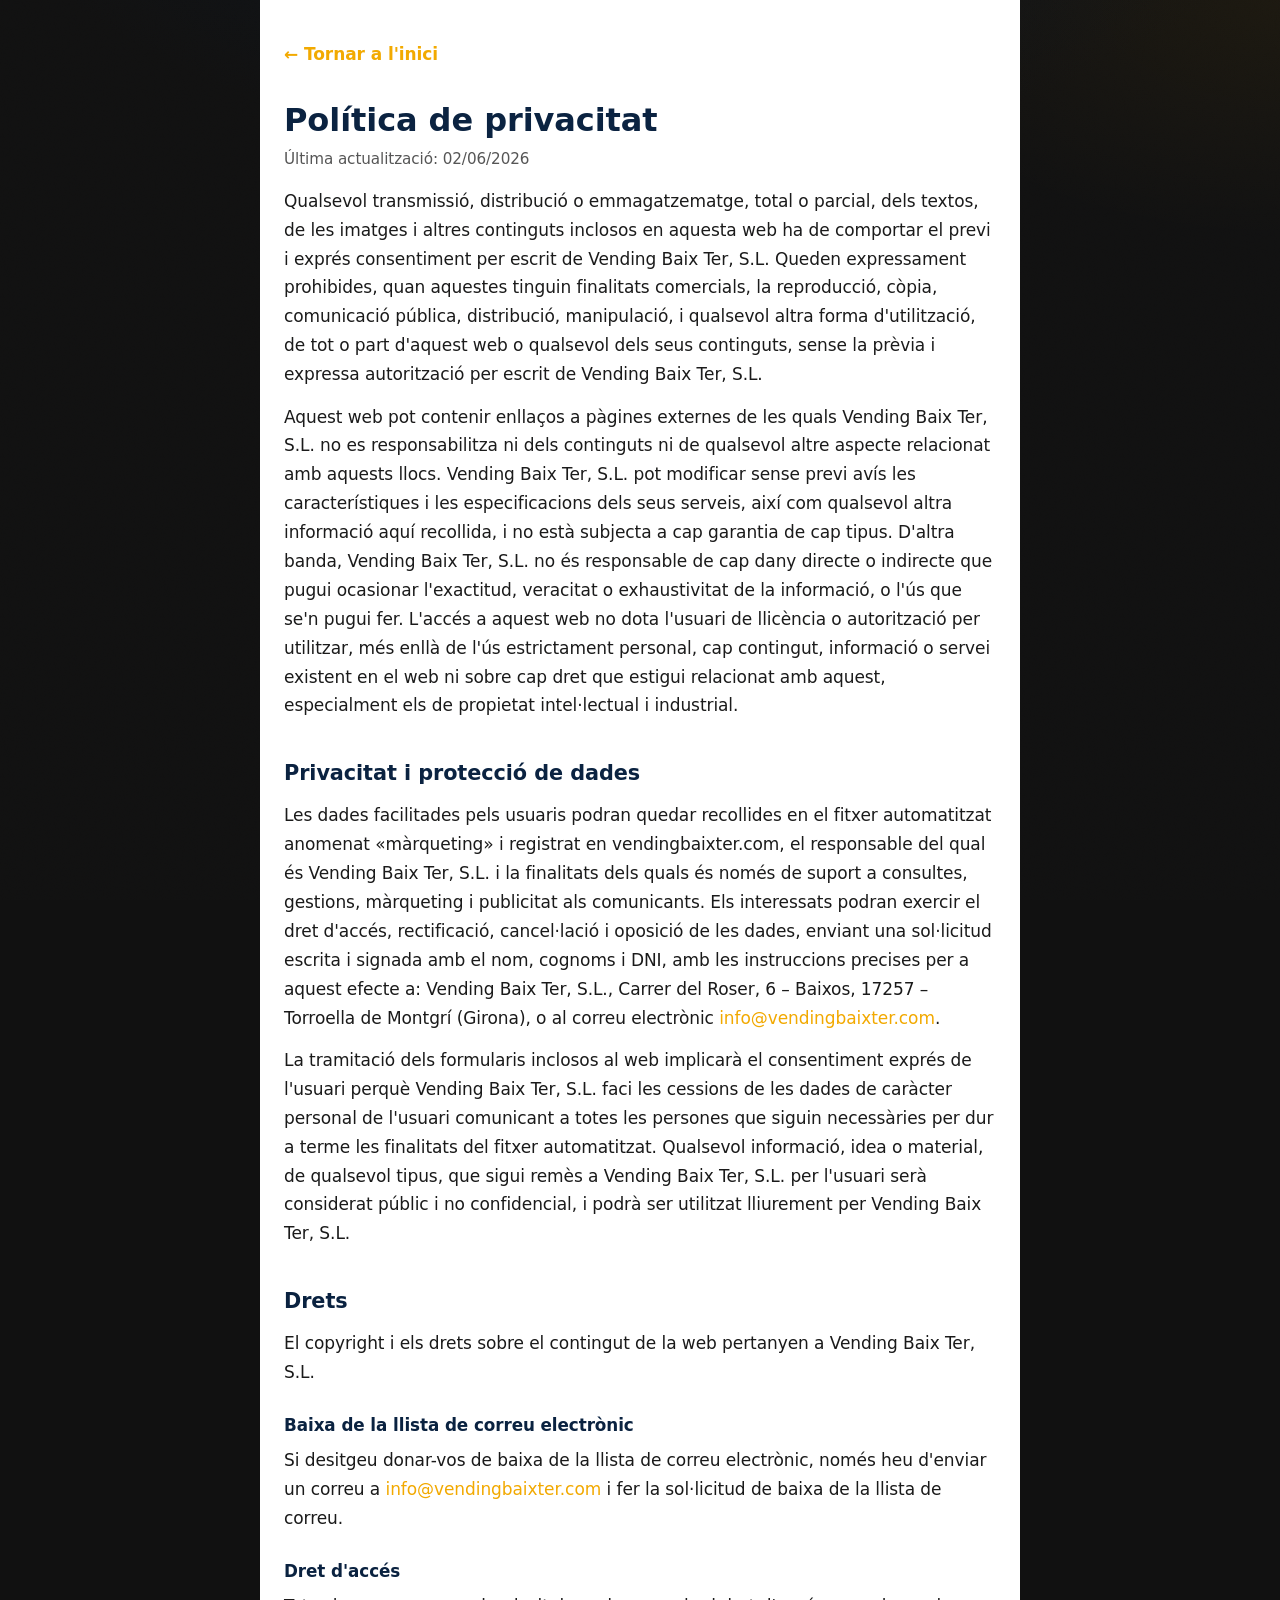
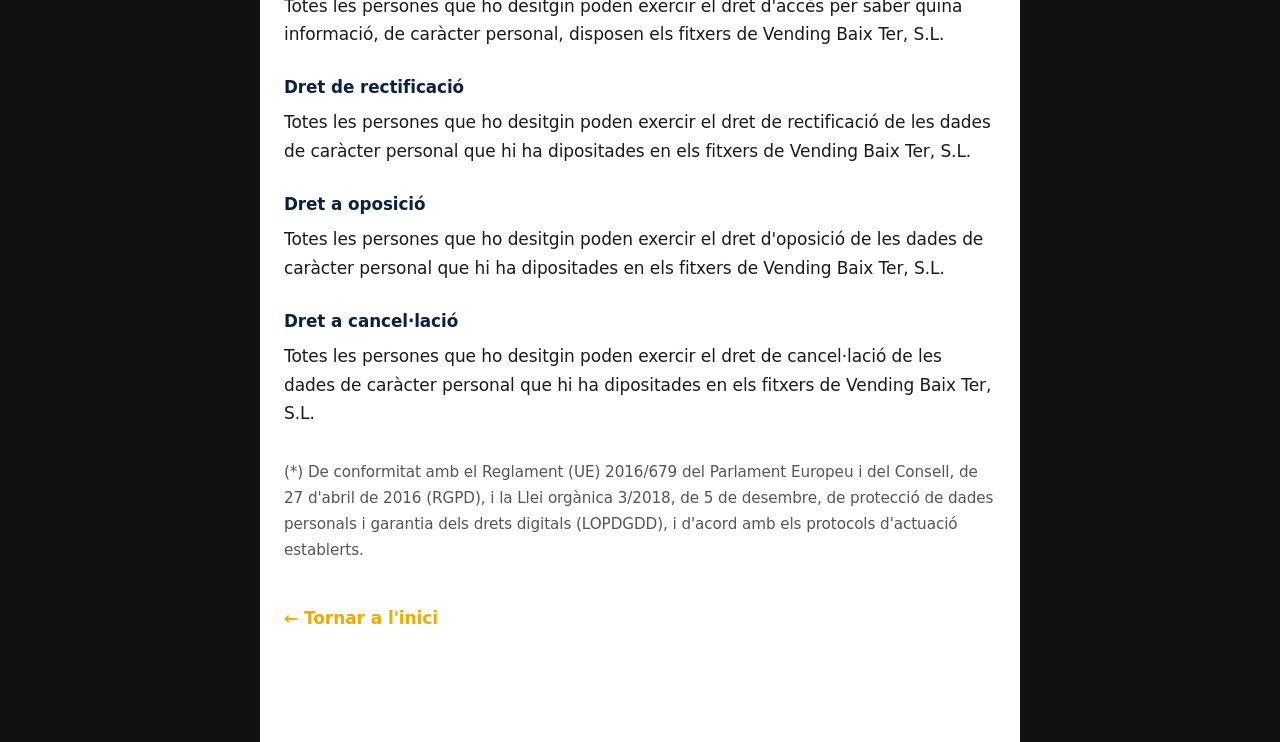
==== commit 47888123: "docs: completar política de privacitat amb el contingut real i referències vigents - privacy.html: s" ====
--- a/privacy.html
+++ b/privacy.html
@@ -61,131 +61,100 @@
       font-size: 0.95rem;
       margin-bottom: 2rem;
     }
-    .legal-page table {
-      width: 100%;
-      border-collapse: collapse;
-      margin: 0 0 1.5rem;
-      font-size: 0.98rem;
-    }
-    .legal-page th,
-    .legal-page td {
-      border: 1px solid #d9dde3;
-      padding: 0.6rem 0.75rem;
-      text-align: left;
-      vertical-align: top;
-    }
-    .legal-page th { background: #f3f5f8; color: #0a2240; }
-    .legal-note {
-      background: #fff7e6;
-      border-left: 4px solid #f2a900;
-      padding: 1rem 1.25rem;
-      margin: 1.5rem 0;
-      border-radius: 0 6px 6px 0;
-    }
   </style>
 </head>
 <body>
-<!-- ⚠️ PLANTILLA: revisar amb un assessor legal i emplenar els camps [ENTRE CLAUDÀTORS] abans de publicar -->
 <main class="legal-page">
   <a class="legal-back" href="index.html">← Tornar a l'inici</a>
 
   <h1>Política de privacitat</h1>
-  <p class="legal-meta">Última actualització: [DATA D'ACTUALITZACIÓ]</p>
+  <p class="legal-meta">Última actualització: 02/06/2026</p>
 
   <p>
-    A <strong>[RAÓ SOCIAL]</strong> ens prenem molt seriosament la protecció de les
-    teves dades personals. Aquesta política de privacitat explica com recollim,
-    utilitzem i protegim la informació que ens facilites a través d'aquest lloc web,
-    de conformitat amb el Reglament (UE) 2016/679 (RGPD) i la Llei Orgànica 3/2018,
-    de 5 de desembre, de protecció de dades personals i garantia dels drets digitals
-    (LOPDGDD).
+    Qualsevol transmissió, distribució o emmagatzematge, total o parcial, dels textos, de
+    les imatges i altres continguts inclosos en aquesta web ha de comportar el previ i exprés
+    consentiment per escrit de Vending Baix Ter, S.L. Queden expressament prohibides, quan
+    aquestes tinguin finalitats comercials, la reproducció, còpia, comunicació pública,
+    distribució, manipulació, i qualsevol altra forma d'utilització, de tot o part d'aquest
+    web o qualsevol dels seus continguts, sense la prèvia i expressa autorització per escrit
+    de Vending Baix Ter, S.L.
   </p>
 
-  <h2>1. Responsable del tractament</h2>
-  <ul>
-    <li><strong>Titular:</strong> [RAÓ SOCIAL]</li>
-    <li><strong>NIF/CIF:</strong> [NIF/CIF]</li>
-    <li><strong>Adreça:</strong> [ADREÇA]</li>
-    <li><strong>Correu electrònic:</strong> <a href="mailto:[EMAIL DE CONTACTE]">[EMAIL DE CONTACTE]</a></li>
-    <li><strong>Telèfon:</strong> [TELÈFON]</li>
-  </ul>
+  <p>
+    Aquest web pot contenir enllaços a pàgines externes de les quals Vending Baix Ter, S.L.
+    no es responsabilitza ni dels continguts ni de qualsevol altre aspecte relacionat amb
+    aquests llocs. Vending Baix Ter, S.L. pot modificar sense previ avís les característiques
+    i les especificacions dels seus serveis, així com qualsevol altra informació aquí
+    recollida, i no està subjecta a cap garantia de cap tipus. D'altra banda, Vending Baix
+    Ter, S.L. no és responsable de cap dany directe o indirecte que pugui ocasionar
+    l'exactitud, veracitat o exhaustivitat de la informació, o l'ús que se'n pugui fer.
+    L'accés a aquest web no dota l'usuari de llicència o autorització per utilitzar, més
+    enllà de l'ús estrictament personal, cap contingut, informació o servei existent en el
+    web ni sobre cap dret que estigui relacionat amb aquest, especialment els de propietat
+    intel·lectual i industrial.
+  </p>
 
-  <h2>2. Quines dades recollim i amb quina finalitat</h2>
+  <h2>Privacitat i protecció de dades</h2>
   <p>
-    Tractem les dades personals que ens facilites voluntàriament a través del
-    formulari de contacte del lloc web (com ara el teu nom, l'empresa, el telèfon
-    i el correu electrònic). La <strong>finalitat</strong> d'aquest tractament és
-    <strong>gestionar i respondre les consultes</strong> i sol·licituds d'informació
-    que ens fas arribar, així com fer-ne el seguiment comercial corresponent.
+    Les dades facilitades pels usuaris podran quedar recollides en el fitxer automatitzat
+    anomenat «màrqueting» i registrat en vendingbaixter.com, el responsable del qual és
+    Vending Baix Ter, S.L. i la finalitats dels quals és només de suport a consultes,
+    gestions, màrqueting i publicitat als comunicants. Els interessats podran exercir el dret
+    d'accés, rectificació, cancel·lació i oposició de les dades, enviant una sol·licitud
+    escrita i signada amb el nom, cognoms i DNI, amb les instruccions precises per a aquest
+    efecte a: Vending Baix Ter, S.L., Carrer del Roser, 6 – Baixos, 17257 – Torroella de
+    Montgrí (Girona), o al correu electrònic
+    <a href="mailto:info@vendingbaixter.com">info@vendingbaixter.com</a>.
   </p>
   <p>
-    No recollim dades especialment protegides ni elaborem perfils amb decisions
-    automatitzades.
+    La tramitació dels formularis inclosos al web implicarà el consentiment exprés de
+    l'usuari perquè Vending Baix Ter, S.L. faci les cessions de les dades de caràcter personal
+    de l'usuari comunicant a totes les persones que siguin necessàries per dur a terme les
+    finalitats del fitxer automatitzat. Qualsevol informació, idea o material, de qualsevol
+    tipus, que sigui remès a Vending Baix Ter, S.L. per l'usuari serà considerat públic i no
+    confidencial, i podrà ser utilitzat lliurement per Vending Baix Ter, S.L.
   </p>
 
-  <h2>3. Base jurídica del tractament</h2>
+  <h2>Drets</h2>
+  <p>El copyright i els drets sobre el contingut de la web pertanyen a Vending Baix Ter, S.L.</p>
+
+  <h3>Baixa de la llista de correu electrònic</h3>
   <p>
-    La base legal per al tractament de les teves dades és el
-    <strong>consentiment</strong> que ens atorgues en emplenar i enviar el
-    formulari de contacte (art. 6.1.a del RGPD). Pots retirar aquest consentiment
-    en qualsevol moment, sense que això afecti la licitud del tractament basat en
-    el consentiment previ a la seva retirada.
+    Si desitgeu donar-vos de baixa de la llista de correu electrònic, només heu d'enviar un
+    correu a <a href="mailto:info@vendingbaixter.com">info@vendingbaixter.com</a> i fer la
+    sol·licitud de baixa de la llista de correu.
   </p>
 
-  <h2>4. Destinataris de les dades</h2>
+  <h3>Dret d'accés</h3>
   <p>
-    Les teves dades no se cediran a tercers, llevat d'obligació legal. En cas que
-    intervinguin proveïdors de serveis tecnològics (per exemple, allotjament web o
-    gestió de correu) que actuïn com a encarregats del tractament, ho faran sota un
-    contracte que garanteix la protecció de les teves dades de conformitat amb el RGPD.
+    Totes les persones que ho desitgin poden exercir el dret d'accés per saber quina
+    informació, de caràcter personal, disposen els fitxers de Vending Baix Ter, S.L.
   </p>
 
-  <h2>5. Termini de conservació</h2>
+  <h3>Dret de rectificació</h3>
   <p>
-    Conservarem les teves dades durant el temps necessari per atendre la teva
-    consulta i, si escau, mentre es mantingui la relació comercial. Un cop
-    finalitzada aquesta finalitat, les dades es conservaran degudament bloquejades
-    durant els terminis legalment exigibles per atendre possibles responsabilitats,
-    i posteriorment se suprimiran.
+    Totes les persones que ho desitgin poden exercir el dret de rectificació de les dades de
+    caràcter personal que hi ha dipositades en els fitxers de Vending Baix Ter, S.L.
   </p>
 
-  <h2>6. Els teus drets</h2>
+  <h3>Dret a oposició</h3>
   <p>
-    En qualsevol moment pots exercir els drets següents respecte de les teves dades
-    personals:
-  </p>
-  <ul>
-    <li><strong>Accés:</strong> conèixer quines dades teves estem tractant.</li>
-    <li><strong>Rectificació:</strong> corregir dades inexactes o incompletes.</li>
-    <li><strong>Supressió:</strong> sol·licitar que eliminem les teves dades.</li>
-    <li><strong>Oposició:</strong> oposar-te al tractament de les teves dades.</li>
-    <li><strong>Portabilitat:</strong> rebre les teves dades en un format estructurat i d'ús comú.</li>
-    <li><strong>Limitació:</strong> sol·licitar la limitació del tractament en els casos previstos per la llei.</li>
-  </ul>
-
-  <h3>Com exercir-los</h3>
-  <p>
-    Pots exercir aquests drets, així com retirar el consentiment atorgat, enviant
-    una sol·licitud per escrit a <a href="mailto:[EMAIL DE CONTACTE]">[EMAIL DE CONTACTE]</a>
-    o a l'adreça postal [ADREÇA], indicant el dret que vols exercir i adjuntant una
-    còpia d'un document que acrediti la teva identitat.
+    Totes les persones que ho desitgin poden exercir el dret d'oposició de les dades de
+    caràcter personal que hi ha dipositades en els fitxers de Vending Baix Ter, S.L.
   </p>
 
-  <h2>7. Reclamació davant l'autoritat de control</h2>
+  <h3>Dret a cancel·lació</h3>
   <p>
-    Si consideres que el tractament de les teves dades no s'ajusta a la normativa
-    vigent, tens dret a presentar una reclamació davant l'Agència Espanyola de
-    Protecció de Dades (AEPD), amb domicili al carrer de Jorge Juan, 6, 28001 Madrid,
-    o a través de la seva seu electrònica
-    <a href="https://www.aepd.es" target="_blank" rel="noopener noreferrer">www.aepd.es</a>.
+    Totes les persones que ho desitgin poden exercir el dret de cancel·lació de les dades de
+    caràcter personal que hi ha dipositades en els fitxers de Vending Baix Ter, S.L.
   </p>
 
-  <div class="legal-note">
-    <p style="margin:0;">
-      Aquest document és una plantilla orientativa. Cal revisar-lo amb un assessor
-      legal i emplenar tots els camps <strong>[ENTRE CLAUDÀTORS]</strong> abans de publicar-lo.
-    </p>
-  </div>
+  <p class="legal-meta" style="margin-top:2rem;">
+    (*) De conformitat amb el Reglament (UE) 2016/679 del Parlament Europeu i del Consell,
+    de 27 d'abril de 2016 (RGPD), i la Llei orgànica 3/2018, de 5 de desembre, de protecció
+    de dades personals i garantia dels drets digitals (LOPDGDD), i d'acord amb els protocols
+    d'actuació establerts.
+  </p>
 
   <p style="margin-top:2.5rem;"><a class="legal-back" href="index.html">← Tornar a l'inici</a></p>
 </main>
--- a/assets/css/styles.css
+++ b/assets/css/styles.css
@@ -567,6 +567,26 @@
   text-align: center;
 }
 
+/* Compactar "A qui servim" perquè títol + esquema siguin visibles d'un cop en entrar.
+   Acotat a aquesta secció per no afectar la resta de panells. */
+#a-qui-servim .panel-content {
+  min-height: calc(100vh - 75px); /* alçada visible menys la barra superior (logo 50px + padding) */
+  display: flex;
+  flex-direction: column;
+  justify-content: center;
+  padding-top: 24px;
+  padding-bottom: 24px;
+}
+#a-qui-servim .section-header {
+  margin-bottom: 22px; /* acosta l'esquema al títol */
+}
+#a-qui-servim .sectors-diagram {
+  /* l'esquema mai supera l'alçada disponible: escala amb el viewport */
+  max-width: min(540px, calc(100vh - 312px));
+}
+/* evita que el text del hub central es parteixi en dues línies quan l'esquema és petit */
+#a-qui-servim .sector-center-brand { white-space: nowrap; }
+
 /* ── SAT / ATENCIÓ AL CLIENT (navy contact-box card) ── */
 .sat-layout { display: flex; align-items: center; justify-content: center; gap: 56px; }
 .sat-visual { flex-shrink: 0; }
@@ -639,8 +659,9 @@
   letter-spacing: .01em;
 }
 
-.sat-machine-field { margin-bottom: 20px; }
-.sat-machine-field label {
+/* Cuadro de WhatsApp directe (SAT) */
+.sat-whatsapp { margin-bottom: 20px; }
+.sat-whatsapp-title {
   display: block;
   font-family: var(--font-data);
   font-size: .7rem;
@@ -648,22 +669,32 @@
   letter-spacing: .12em;
   text-transform: uppercase;
   color: var(--amber-light);
-  margin-bottom: 9px;
-}
-.sat-machine-field input {
-  width: 100%;
-  padding: 12px 16px;
-  background: rgba(0,0,0,.25);
-  border: 1px solid rgba(255,255,255,.14);
+  margin-bottom: 11px;
+}
+.sat-whatsapp-btns { display: grid; grid-template-columns: 1fr 1fr; gap: 10px; }
+.sat-wa-btn {
+  display: inline-flex;
+  align-items: center;
+  justify-content: center;
+  gap: 9px;
+  padding: 12px 14px;
+  background: #25D366;
+  color: #07331c;
+  border: 1px solid transparent;
   border-radius: var(--radius-sm);
-  color: #fff;
-  font-family: var(--font-data);
-  font-size: .95rem;
-  outline: none;
-  transition: border-color .2s;
-}
-.sat-machine-field input::placeholder { color: rgba(255,255,255,.3); }
-.sat-machine-field input:focus { border-color: var(--amber); }
+  font-family: var(--font-data);
+  font-weight: 700;
+  font-size: .9rem;
+  text-decoration: none;
+  transition: var(--transition);
+}
+.sat-wa-btn svg { width: 20px; height: 20px; flex-shrink: 0; }
+.sat-wa-btn:hover {
+  background: #20bd5a;
+  transform: translateY(-2px);
+  box-shadow: 0 8px 20px rgba(37,211,102,.32);
+}
+.sat-wa-btn:focus-visible { outline: 2px solid #25D366; outline-offset: 2px; }
 
 .sat-footer-brand {
   text-align: center;
@@ -703,6 +734,16 @@
   transition: filter var(--transition);
 }
 .contact-photo:hover img { filter: grayscale(45%) contrast(1.04) brightness(.85); }
+
+/* Variant logo: mostra el logo de l'empresa sencer i en color (sense retall ni filtre B/N) */
+.contact-photo--logo { background: var(--bg-deep); }
+.contact-photo--logo img {
+  object-fit: contain;
+  filter: none;
+  box-sizing: border-box;
+  padding: 16px;
+}
+.contact-photo--logo:hover img { filter: none; }
 .contact-photo-badge {
   position: absolute;
   bottom: 12px; left: 12px;
@@ -1007,18 +1048,29 @@
 .sticker {
   position: absolute; z-index: 5;
   background: var(--amber); color: #111;
-  font-family: var(--font-display); font-weight: 800; font-size: .82rem;
-  padding: 7px 12px; border-radius: var(--radius-xs);
+  font-family: var(--font-display); font-weight: 800; font-size: .9rem;
+  padding: 8px 14px; border-radius: var(--radius-xs);
   box-shadow: 0 6px 18px rgba(242,169,0,.4);
 }
-.sticker--1 { top: 4%;  left: calc(50% - 230px); transform: rotate(-7deg); }
-.sticker--2 { top: 22%; left: calc(50% + 150px); transform: rotate(6deg); }
-.sticker--3 { top: 60%; left: calc(50% + 165px); transform: rotate(-4deg); font-size: 1rem; }
+.sticker--1 { top: 3%;  left: calc(50% - 300px); transform: rotate(-7deg); }
+.sticker--2 { top: 16%; left: calc(50% + 185px); transform: rotate(6deg); }
+.sticker--3 { top: 62%; left: calc(50% + 235px); transform: rotate(-4deg); font-size: 1.12rem; }
+
+/* Rang tauleta (601–768px): la màquina segueix centrada a 440px, així que
+   reposicionem les pegatines de la dreta perquè no surtin de pantalla,
+   mantenint el "24/7" just fora de la vora dreta sense tapar els botons.
+   (Va després de les regles base perquè la cascada li doni prioritat.) */
+@media (min-width: 601px) and (max-width: 768px) {
+  .sticker { font-size: .8rem; padding: 7px 11px; }
+  .sticker--1 { top: 2%;  left: calc(50% - 280px); }
+  .sticker--2 { top: 10%; left: calc(50% + 120px); }
+  .sticker--3 { top: 60%; left: calc(50% + 233px); font-size: .9rem; }
+}
 
 /* Cabina */
 .machine {
   position: relative;
-  width: 360px; max-width: 86vw;
+  width: 440px; max-width: 90vw;
   background: linear-gradient(150deg, #262626 0%, #161616 45%, #0e0e0e 100%);
   border: 1px solid #3a3a3a;
   border-radius: 16px 16px 6px 6px;
@@ -1027,13 +1079,13 @@
   display: flex; flex-direction: column; gap: 14px;
 }
 .machine-head { display: flex; align-items: baseline; justify-content: space-between; }
-.machine-logo { font-family: var(--font-display); font-weight: 800; font-size: 1.8rem; letter-spacing: -.03em; color: #fff; }
+.machine-logo { font-family: var(--font-display); font-weight: 800; font-size: 2.15rem; letter-spacing: -.03em; color: #fff; }
 .machine-logo b { color: var(--amber); }
 .machine-sub { font-family: var(--font-data); font-size: .6rem; letter-spacing: .25em; text-transform: uppercase; color: var(--text-dim); }
 
 .machine-body { display: flex; gap: 14px; }
 .showcase {
-  width: 130px; flex-shrink: 0;
+  width: 155px; flex-shrink: 0;
   border-radius: var(--radius-sm); border: 1px solid #333; overflow: hidden;
   position: relative; display: grid; grid-template-rows: 1fr 1fr;
 }
@@ -1046,23 +1098,23 @@
   background: linear-gradient(160deg, var(--navy), var(--navy-deep));
   border: 1px solid #1b3f68;
   box-shadow: inset 0 0 16px rgba(0,0,0,.6);
-  padding: 10px; min-height: 52px;
+  padding: 12px; min-height: 62px;
   display: flex; flex-direction: column; align-items: center; justify-content: center; gap: 3px;
   transition: box-shadow var(--transition), border-color var(--transition);
 }
-.display-eyebrow { font-family: var(--font-data); font-weight: 700; font-size: .6rem; letter-spacing: .2em; text-transform: uppercase; color: var(--amber); }
-.display-main { font-family: var(--font-display); font-weight: 800; font-size: .95rem; color: var(--display-text); text-align: center; }
+.display-eyebrow { font-family: var(--font-data); font-weight: 700; font-size: .68rem; letter-spacing: .2em; text-transform: uppercase; color: var(--amber); }
+.display-main { font-family: var(--font-display); font-weight: 800; font-size: 1.12rem; color: var(--display-text); text-align: center; }
 
 .keypad { display: grid; grid-template-columns: 1fr 1fr; gap: 7px; }
 .vbtn {
-  display: flex; align-items: center; gap: 8px;
-  padding: 8px 10px;
+  display: flex; align-items: center; gap: 9px;
+  padding: 11px 13px;
   background: #1b1b1b; border: 1px solid #343434; border-radius: var(--radius-xs);
   cursor: pointer; transition: var(--transition);
   font-family: var(--font-data); text-align: left;
 }
-.vbtn-code { font-weight: 700; font-size: .6rem; color: var(--text-dim); background: var(--bg-deep); border: 1px solid var(--border); border-radius: 2px; padding: 2px 4px; flex-shrink: 0; }
-.vbtn-label { font-weight: 700; font-size: .74rem; color: var(--text-muted); line-height: 1.1; }
+.vbtn-code { font-weight: 700; font-size: .66rem; color: var(--text-dim); background: var(--bg-deep); border: 1px solid var(--border); border-radius: 2px; padding: 3px 5px; flex-shrink: 0; }
+.vbtn-label { font-weight: 700; font-size: .85rem; color: var(--text-muted); line-height: 1.1; }
 .vbtn:hover, .vbtn:focus-visible {
   background: var(--surface-3); border-color: var(--amber); outline: none;
   box-shadow: 0 0 0 2px rgba(242,169,0,.25);
@@ -1072,7 +1124,7 @@
 .vbtn.is-active .vbtn-label { color: var(--amber-light); }
 
 .tray {
-  position: relative; height: 38px;
+  position: relative; height: 46px;
   background: #070707; border: 1px solid #2a2a2a; border-radius: var(--radius-sm);
   box-shadow: inset 0 8px 16px rgba(0,0,0,.85);
   overflow: hidden;
@@ -1140,7 +1192,7 @@
   50%     { box-shadow: inset 0 0 18px rgba(242,169,0,.7), 0 0 16px rgba(242,169,0,.4); }
 }
 
-.panel.is-entering { animation: panelRise .55s cubic-bezier(.2,.7,.2,1); transform-origin: bottom center; }
+.panel.is-entering { animation: panelRise 2.05s cubic-bezier(.33,0,.3,1); transform-origin: bottom center; }
 @keyframes panelRise {
   0%   { opacity: 0; transform: translateY(60%) scale(.85); }
   100% { opacity: 1; transform: translateY(0) scale(1); }
@@ -1163,6 +1215,7 @@
   .sticker--3 { right: 8px; left: auto; top: 50%; }
   .panel-content { padding: 40px 18px; }
   .panel-bar { gap: 10px; padding: 10px 16px; }
+  .sat-whatsapp-btns { grid-template-columns: 1fr; }
   /* Botó només-icona, però el text segueix sent el nom accessible (lectors de pantalla) */
   .back-btn span {
     position: absolute; width: 1px; height: 1px; padding: 0; margin: -1px;
